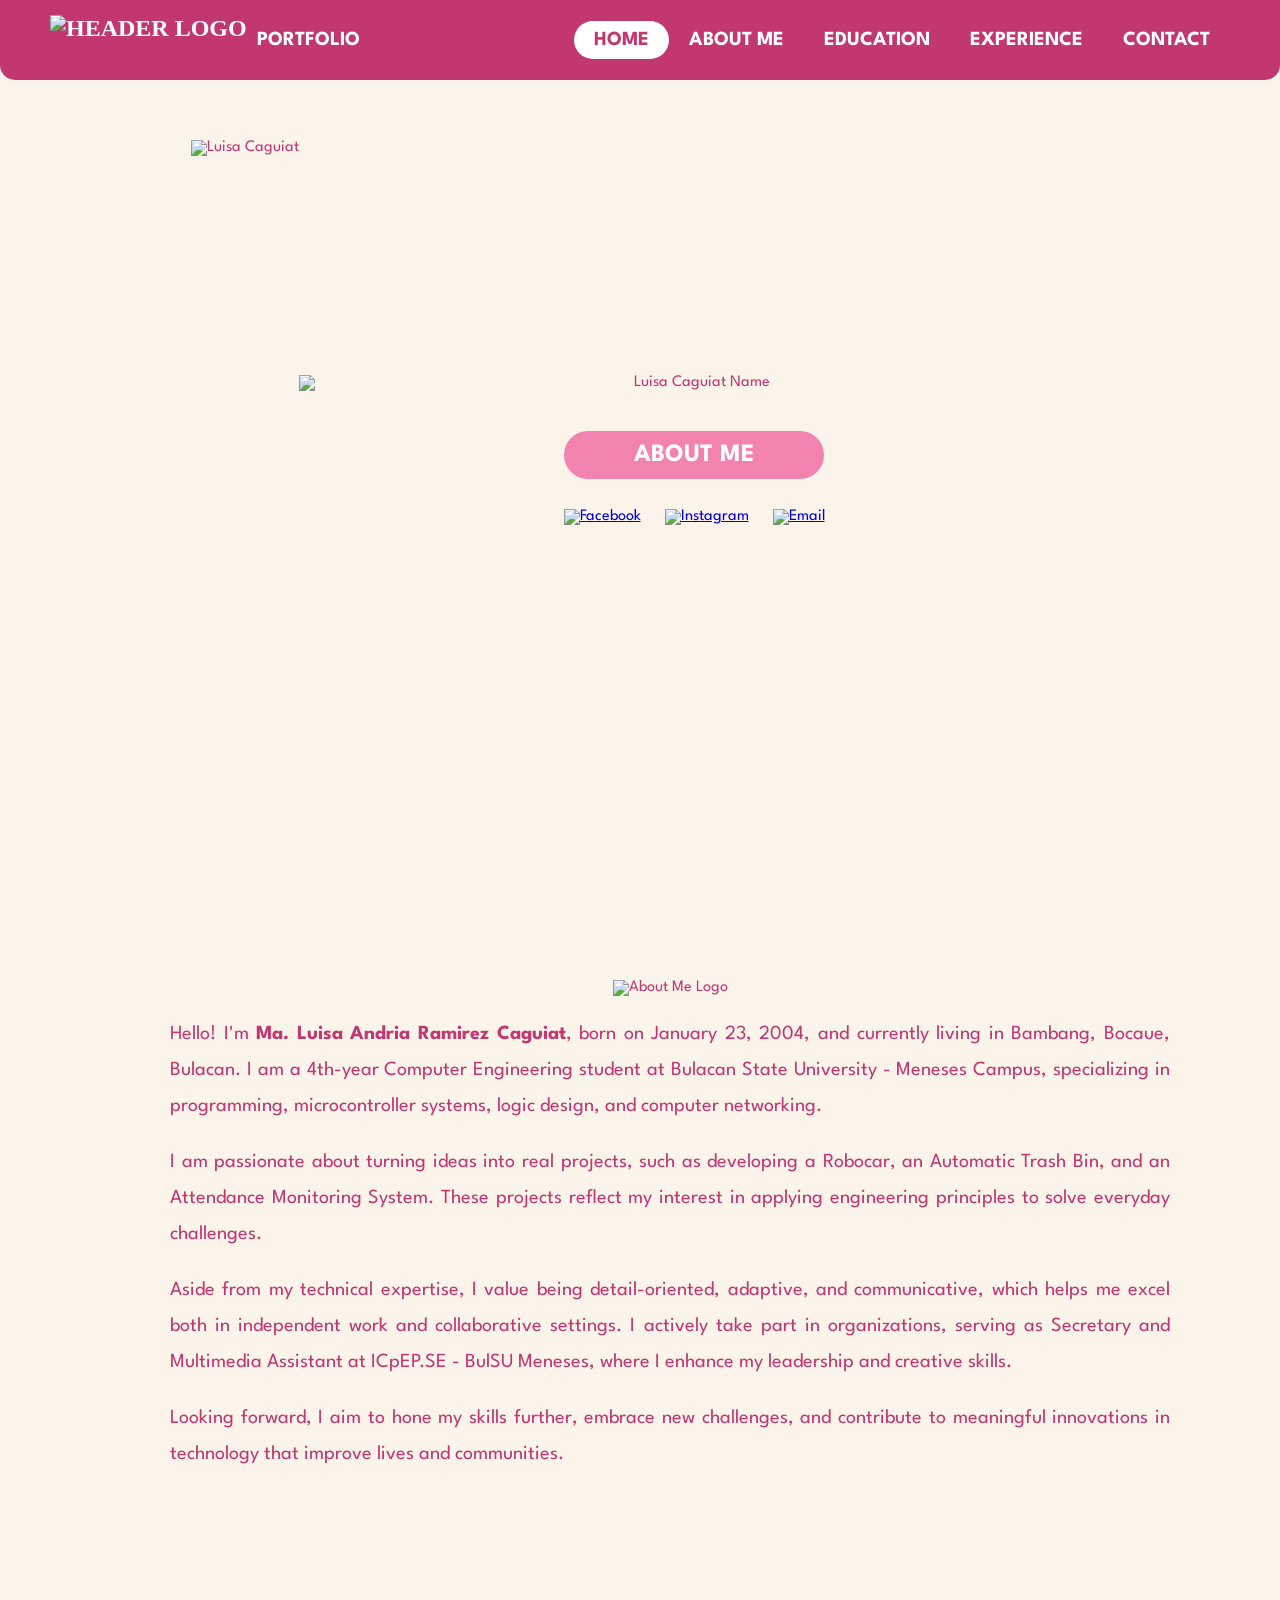
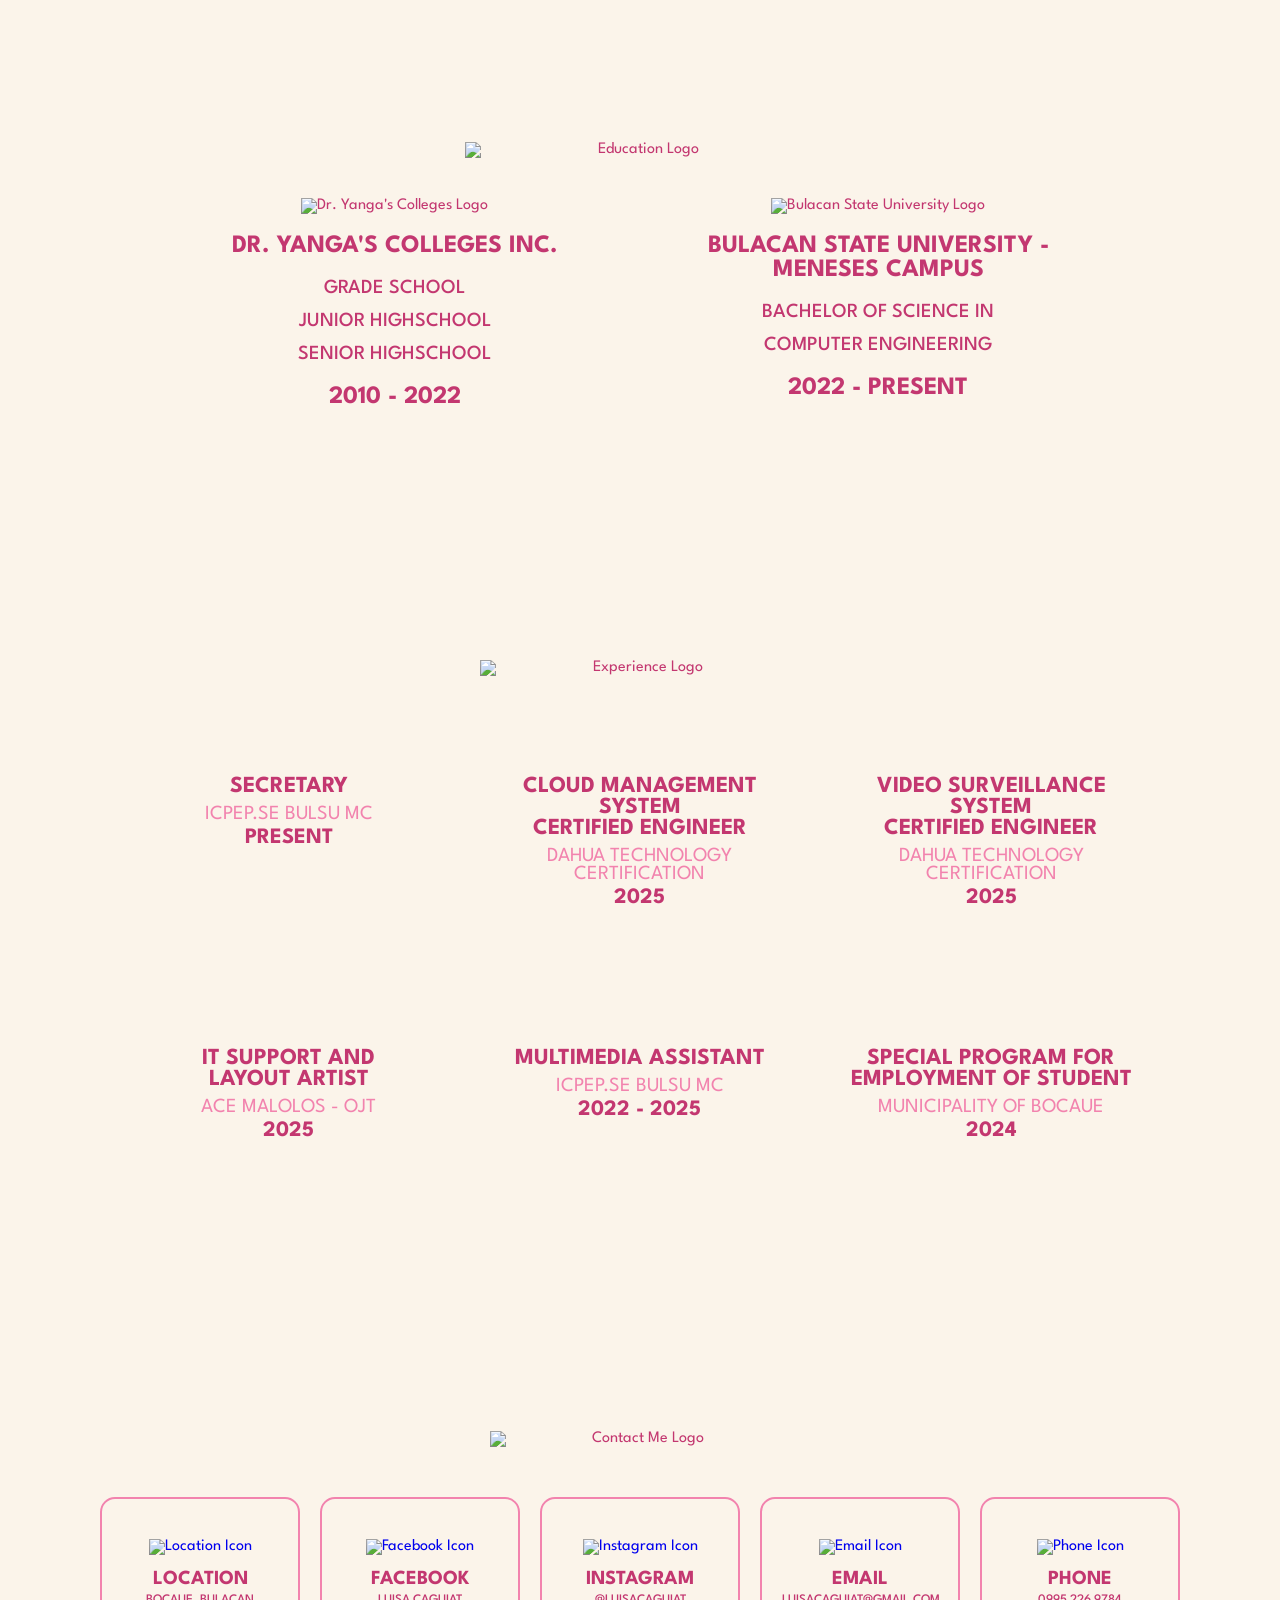
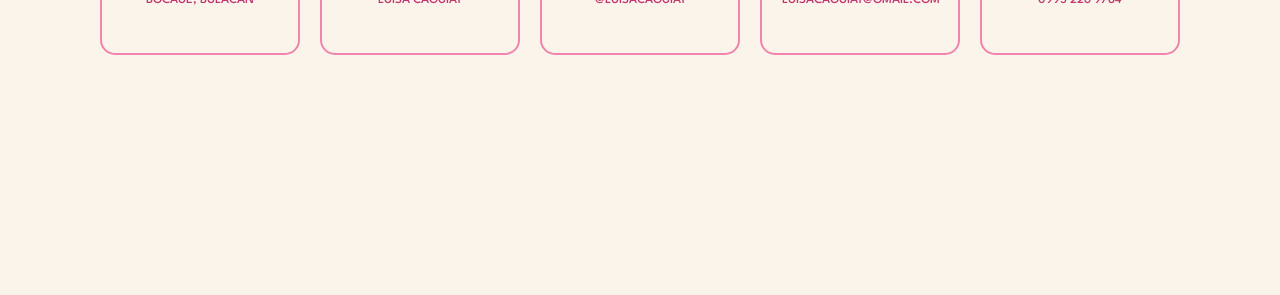
==== html.html @ 9a2575fc "Add files via upload" ====
<!DOCTYPE html>
<html lang="en">
  <head>
    <meta charset="UTF-8">
    <meta name="viewport" content="width=device-width, initial-scale=1.0">
    <title>Luisa Caguiat Portfolio</title>

    <!-- IMPORT FONT -->
    <link href="https://fonts.googleapis.com/css2?family=League+Spartan:wght@400;600;700&display=swap" rel="stylesheet">

    <!-- CSS AND JAVASCRIPT -->
    <link rel="stylesheet" href="css.css">
    <script src="script.js"></script>
  </head>

  <body>

    <!-- HEADER -->
      <header>
        <div class="logo">
          <img src="/Users/andria/Downloads/website_pictures/header_logo.png" alt="HEADER LOGO" class="logo-icon">
          <span class="logo-text">PORTFOLIO</span>
        </div>
          <nav>
            <ul>
              <li><a href="#home">HOME</a></li>
              <li><a href="#about">ABOUT ME</a></li>
              <li><a href="#education">EDUCATION</a></li>
              <li><a href="#experience">EXPERIENCE</a></li>
              <li><a href="#contact_me">CONTACT</a></li>
            </ul>
          </nav>
      </header>

    <!-- HOME -->
      <section id = "home" class="home">
        <div class="home-img">
          <img src="/Users/andria/Downloads/website_pictures/luisa_pic.png" alt="Luisa Caguiat">
        </div>
        <div class="home-content">
          <img src="/Users/andria/Downloads/website_pictures/luisa_caguiat.png" alt="Luisa Caguiat Name" class="name-img">
          <a href="#about" class="btn">ABOUT ME</a>
            <div class="socials">
              <a href="https://www.facebook.com/andriaaax/"><img src="/Users/andria/Downloads/website_pictures/facebook_logo.png" alt="Facebook"></a>
              <a href="https://www.instagram.com/luisacaguiat/"><img src="/Users/andria/Downloads/website_pictures/ig_logo.png" alt="Instagram"></a>
              <a href="mailto:luisacaguiat@gmail.com"><img src="/Users/andria/Downloads/website_pictures/mail_logo.png" alt="Email"></a>
            </div>
        </div>
      </section>

    <!-- ABOUT ME -->
      <section id="about" class="about-section">
        <div class="content">
            <img src="/Users/andria/Downloads/website_pictures/about_me.png" alt="About Me Logo" class="about-logo">
            <p>
              Hello! I'm <b>Ma. Luisa Andria Ramirez Caguiat</b>, born on January 23, 2004, and currently living in 
              Bambang, Bocaue, Bulacan. I am a 4th-year Computer Engineering student at Bulacan State 
              University - Meneses Campus, specializing in programming, microcontroller systems, logic design, 
              and computer networking.
            </p>  
            <p>
              I am passionate about turning ideas into real projects, such as developing a Robocar, an Automatic 
              Trash Bin, and an Attendance Monitoring System. These projects reflect my interest in applying 
              engineering principles to solve everyday challenges.
            </p>
            <p>
              Aside from my technical expertise, I value being detail-oriented, adaptive, and communicative, 
              which helps me excel both in independent work and collaborative settings. I actively take part in 
              organizations, serving as Secretary and Multimedia Assistant at ICpEP.SE - BulSU Meneses, 
              where I enhance my leadership and creative skills.
            </p>
            <p>
              Looking forward, I aim to hone my skills further, embrace new challenges, and contribute to 
              meaningful innovations in technology that improve lives and communities.
            </p>
        </div>
      </section>



    <!-- EDUCATION -->
      <section id="education" class="education-section">
        <div class="education-title">
          <img src="/Users/andria/Downloads/website_pictures/education_logo.png" alt="Education Logo">
        </div>

        <div class="education-container">
          <!-- DYCI -->
          <div class="education-card">
            <img src="/Users/andria/Downloads/website_pictures/dyci_logo.png" alt="Dr. Yanga's Colleges Logo">
            <h3>DR. YANGA'S COLLEGES INC.</h3>
            <p>GRADE SCHOOL</p>
            <p>JUNIOR HIGHSCHOOL</p>
            <p>SENIOR HIGHSCHOOL</p>
            <p class="year">2010 - 2022</p>
          </div>

          <!-- BULSU MC -->
          <div class="education-card">
            <img src="/Users/andria/Downloads/website_pictures/bulsu_logo.png" alt="Bulacan State University Logo">
            <h3>BULACAN STATE UNIVERSITY -<br> MENESES CAMPUS</h3>
            <p>BACHELOR OF SCIENCE IN</p>
            <p>COMPUTER ENGINEERING</p>
            <p class="year">2022 - PRESENT</p>
          </div>
        </div>
      </section>


    <!-- EXPERIENCE -->
      <section id="experience" class="experience">
        <img src="/Users/andria/Downloads/website_pictures/experience_logo.png" alt="Experience Logo" class="exp-title">

        <div class="exp-container">
          <div class="exp-box">
            <h3>SECRETARY</h3>
            <p>ICPEP.SE BULSU MC</p>
            <span>PRESENT</span>
          </div>

          <div class="exp-box">
            <h3>CLOUD MANAGEMENT SYSTEM<br> CERTIFIED ENGINEER</h3>
            <p>DAHUA TECHNOLOGY CERTIFICATION</p>
            <span>2025</span>
          </div>

          <div class="exp-box">
            <h3>VIDEO SURVEILLANCE SYSTEM<br> CERTIFIED ENGINEER</h3>
            <p>DAHUA TECHNOLOGY CERTIFICATION</p>
            <span>2025</span>
          </div>

          <div class="exp-box">
            <h3>IT SUPPORT AND<br> LAYOUT ARTIST</h3>
            <p>ACE MALOLOS - OJT</p>
            <span>2025</span>
          </div>

          <div class="exp-box">
            <h3>MULTIMEDIA ASSISTANT</h3>
            <p>ICPEP.SE BULSU MC</p>
            <span>2022 - 2025</span>
          </div>

          <div class="exp-box">
            <h3>SPECIAL PROGRAM FOR<br> EMPLOYMENT OF STUDENT</h3>
            <p>MUNICIPALITY OF BOCAUE</p>
            <span>2024</span>
          </div>
        </div>
      </section>

    <!-- CONTACT -->
      <section id="contact_me" class="contact">
        <img src="/Users/andria/Downloads/website_pictures/contact_me_logo.png" alt="Contact Me Logo" class="contact-title">

        <div class="contact-container">
          <!-- LOCATION -->
          <a href="https://maps.apple.com/place?auid=5457978968095802578&coordinate=14.790913,120.927696&lsp=7618&name=My%20Location&map=explore" target="_blank" class="contact-box">
            <img src="/Users/andria/Downloads/website_pictures/location_logo.png" alt="Location Icon" class="contact-icon">
            <h3>LOCATION</h3>
            <p> BOCAUE, BULACAN</p>
          </a>

          <!-- FACEBOOK -->
          <a href="https://www.facebook.com/andriaaax/" target="_blank" class="contact-box">
            <img src="/Users/andria/Downloads/website_pictures/fb_logo.png" alt="Facebook Icon" class="contact-icon">
            <h3>FACEBOOK</h3>
            <p>LUISA CAGUIAT</p>
          </a>
          
        <!-- INSTAGRAM -->
          <a href="https://www.instagram.com/luisacaguiat/" target="_blank" class="contact-box">
            <img src="/Users/andria/Downloads/website_pictures/insta_logo.png" alt="Instagram Icon" class="contact-icon">
            <h3>INSTAGRAM</h3>
            <p>@LUISACAGUIAT</p>
          </a>

          <!-- EMAIL -->
          <a href="mailto:luisacaguiat@gmail.com" class="contact-box">
            <img src="/Users/andria/Downloads/website_pictures/HOME PAGE (2).png" alt="Email Icon" class="contact-icon">
            <h3>EMAIL</h3>
            <p>LUISACAGUIAT@GMAIL.COM</p>
          </a>

          
          <a href="tel:+639952269784" class="contact-box">
            <img src="/Users/andria/Downloads/website_pictures/phone_logo.png" alt="Phone Icon" class="contact-icon">
            <h3>PHONE</h3>
            <p>0995 226 9784</p>
          </a>
        </div>
      </section>

  </body>
</html>
---- css.css ----
* {
  margin: 0;
  padding: 0;
  box-sizing: border-box;
}

body {
  background: #fbf4ea;
  color: #c33770;
  font-family: 'League Spartan', sans-serif;
  padding-top: 80px;
}

/* HEADER */
header {
  position: fixed;
  top: 0;
  left: 0;
  width: 100%;
  z-index: 1000;
  display: flex;
  justify-content: space-between;
  align-items: center;
  background: #c33770;
  padding: 15px 50px;
  color: white;
  font-size: 20px;
  border-bottom-left-radius: 15px;
  border-bottom-right-radius: 15px;
}

.logo {
  font-weight: bold;
  display: flex;
  align-items: center;
}

.logo-icon {
  font-family: 'Amoresa', cursive;
  font-size: 24px;
  margin-right: 10px;
  height: 50px;
}

nav ul {
  list-style: none;
  margin: 0;
  padding: 0;
  display: flex;
}

nav ul li a {
  text-decoration: none;
  padding: 10px 20px;
  border-radius: 20px;
  color: white;
  font-weight: bold;
  transition: background 0.3s;
}

nav ul li a:hover {
  background: #a82b58;  /* darker hover */
}

nav ul li a.active {
  background: white;   /* highlight */
  color: #c33770;      /* main theme color */
}

/* HOME */
.home-img{
  height: 650px;
  width: auto;
  display: flex;
}

.name-img {
  width: 790px; 
  height: auto;      
  margin-bottom: 20px;
  display: block;
}

.home {
  display: flex;
  align-items: center;
  justify-content: center;
  padding: 60px 10%;
  scroll-margin-top: 100px; 
}

.btn {
  display: inline-block;
  margin-top: 20px;
  padding: 12px 70px;
  background: #f283ae;
  color: white;
  border-radius: 30px;
  text-decoration: none;
  font-weight: bold;
  transition: 0.3s;
  font-size: 25px;
}

.btn:hover {
  background: #c33770;
}

.socials img {
  width: 60px;
  margin: 30px 10px;
  transition: transform 0.3s;
}

.socials img:hover {
  transform: scale(1.2);
}


 /* ABOUT */
.about-section {
  display: flex;
  justify-content: space-around;
  align-items: center;
  padding: 130px 80px;
}

.about-section .content {
  flex: 1;
  margin-left: 60px;
  max-width: 1000px;
}

.about-section .about-logo {
  width: 300px;
  margin-bottom: 20px;
}

.about-section p {
  font-size: 20px;
  line-height: 1.8;
  margin-bottom: 20px;
  text-align: justify;
}

section {
  padding: 60px 10%;
  text-align: center;
}

section h2 {
  font-family: 'Amoresa', cursive;
  font-size: 40px;
  color: #c33770;
  margin-bottom: 20px;
}


/* EDUCATION */
.education-section {
  text-align: center;
  padding: 120px 40px;
}

.education-title {
  display: flex;
  justify-content: center;
  align-items: center;
  gap: 15px;
  margin-bottom: 40px;
}

.education-title img {
  width: 350px; /* size of logo */
  height: auto;
}

.education-title h2 {
  font-family: 'Great Vibes', cursive;
  font-size: 60px;
  color: #f48ca5;
}

.education-container {
  display: flex;
  justify-content: center;
  align-items: flex-start;
  gap: 150px;
  flex-wrap: wrap;
}

.education-card {
  text-align: center;
  max-width: 400px;
}

.education-card img {
  width: 250px;
  height: auto;
  margin-bottom: 20px;
}

.education-card h3 {
  font-weight: 700;
  font-size: 25px;
  margin-bottom: 15px;
}

.education-card p {
  font-size: 20px;
  margin: 3px 0;
  line-height: 1.5;
  font-weight: 500;
}

.education-card .year {
  font-weight: 700;
  font-size: 25px;
  margin-top: 10px;
}
    
/* EXPERIENCE */
.experience {
  padding: 120px 10%;
  text-align: center;
}

.exp-title {
  width: 320px;    
  height: auto;
  margin: 0 auto 50px;
  display: block;
}

.exp-container {
  display: grid;
  grid-template-columns: repeat(3, 1fr);
  gap: 40px 30px;
  justify-items: center;
}

.exp-box {
  background: transparent;
  color: #c33770;
  max-width: 450px;
  padding: 50px 10px;
  text-align: center;
}

.exp-box h3 {
  font-size: 23px;
  font-weight: bold;
  margin-bottom: 8px;
  text-transform: uppercase;
}

.exp-box p {
  font-size: 20px;
  color: #f283ae;
  margin-bottom: 5px;
}

.exp-box span {
  font-size: 22px;
  font-weight: bold;
  color: #c33770;
}

/* CONTACT */
.contact {
  padding: 120px 10%;
  text-align: center;
}

.contact-title {
  width: 300px;
  height: auto;
  margin: 0 auto 50px;
  display: block;
}

.contact-container {
  display: grid;
  grid-template-columns: repeat(5, 1fr);  
  gap: 20px;
  justify-content: center;
  justify-items: center;
}

.contact-box {
  border: 2px solid #f283ae;
  border-radius: 15px;
  padding: 40px 20px;
  text-align: center;
  width: 200px;
  text-decoration: none;
  transition: transform 0.3s ease, background 0.3s ease;
  margin-bottom: 120px;
}

.contact-box:hover {
  background: #ffe8f1;
  transform: translateY(-5px);
}   

.contact-icon {
  width: 70px;
  height: auto;
  margin-bottom: 15px;
}

.contact-box h3 {
  font-size: 20px;
  font-weight: bold;
  color: #c33770;
}

.contact-box p {
  font-size: 13px;
  margin: 3px 0;
  line-height: 1.5;
  font-weight: 500;
  color: #c33770;
}
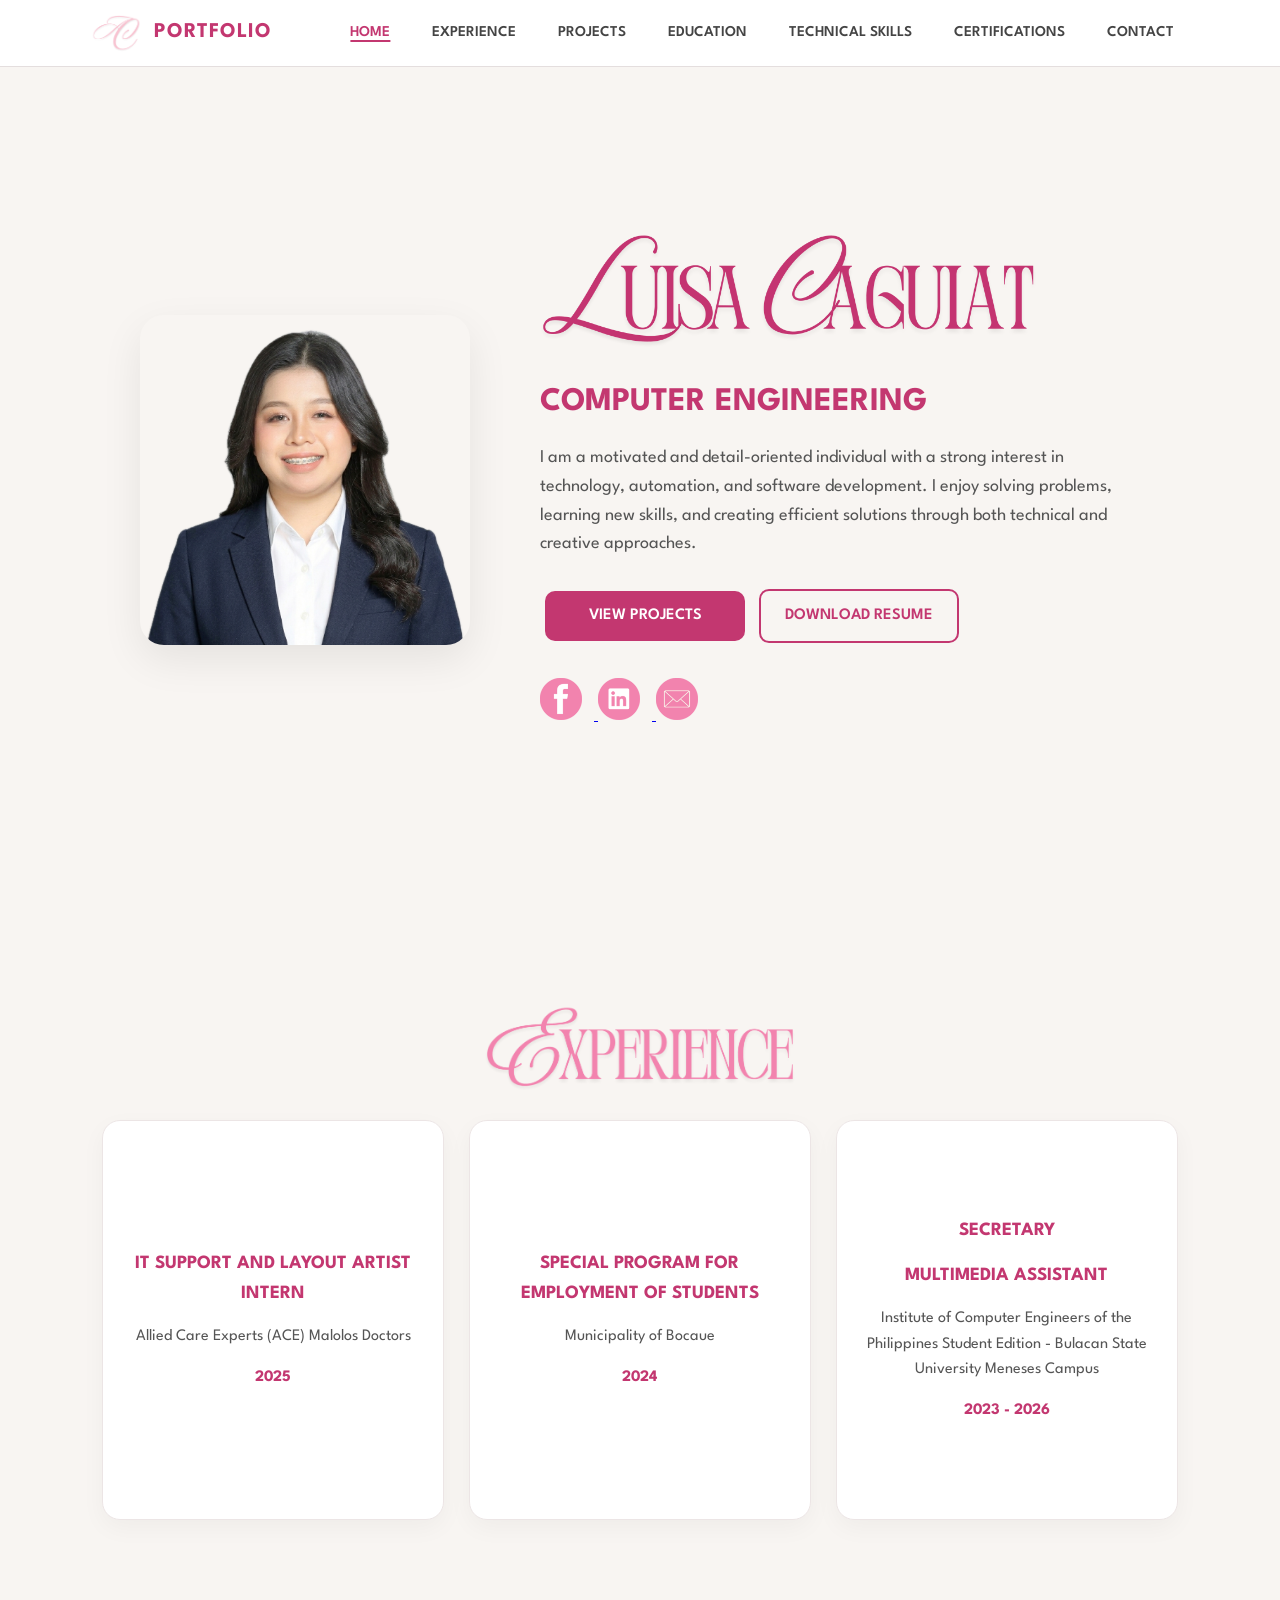
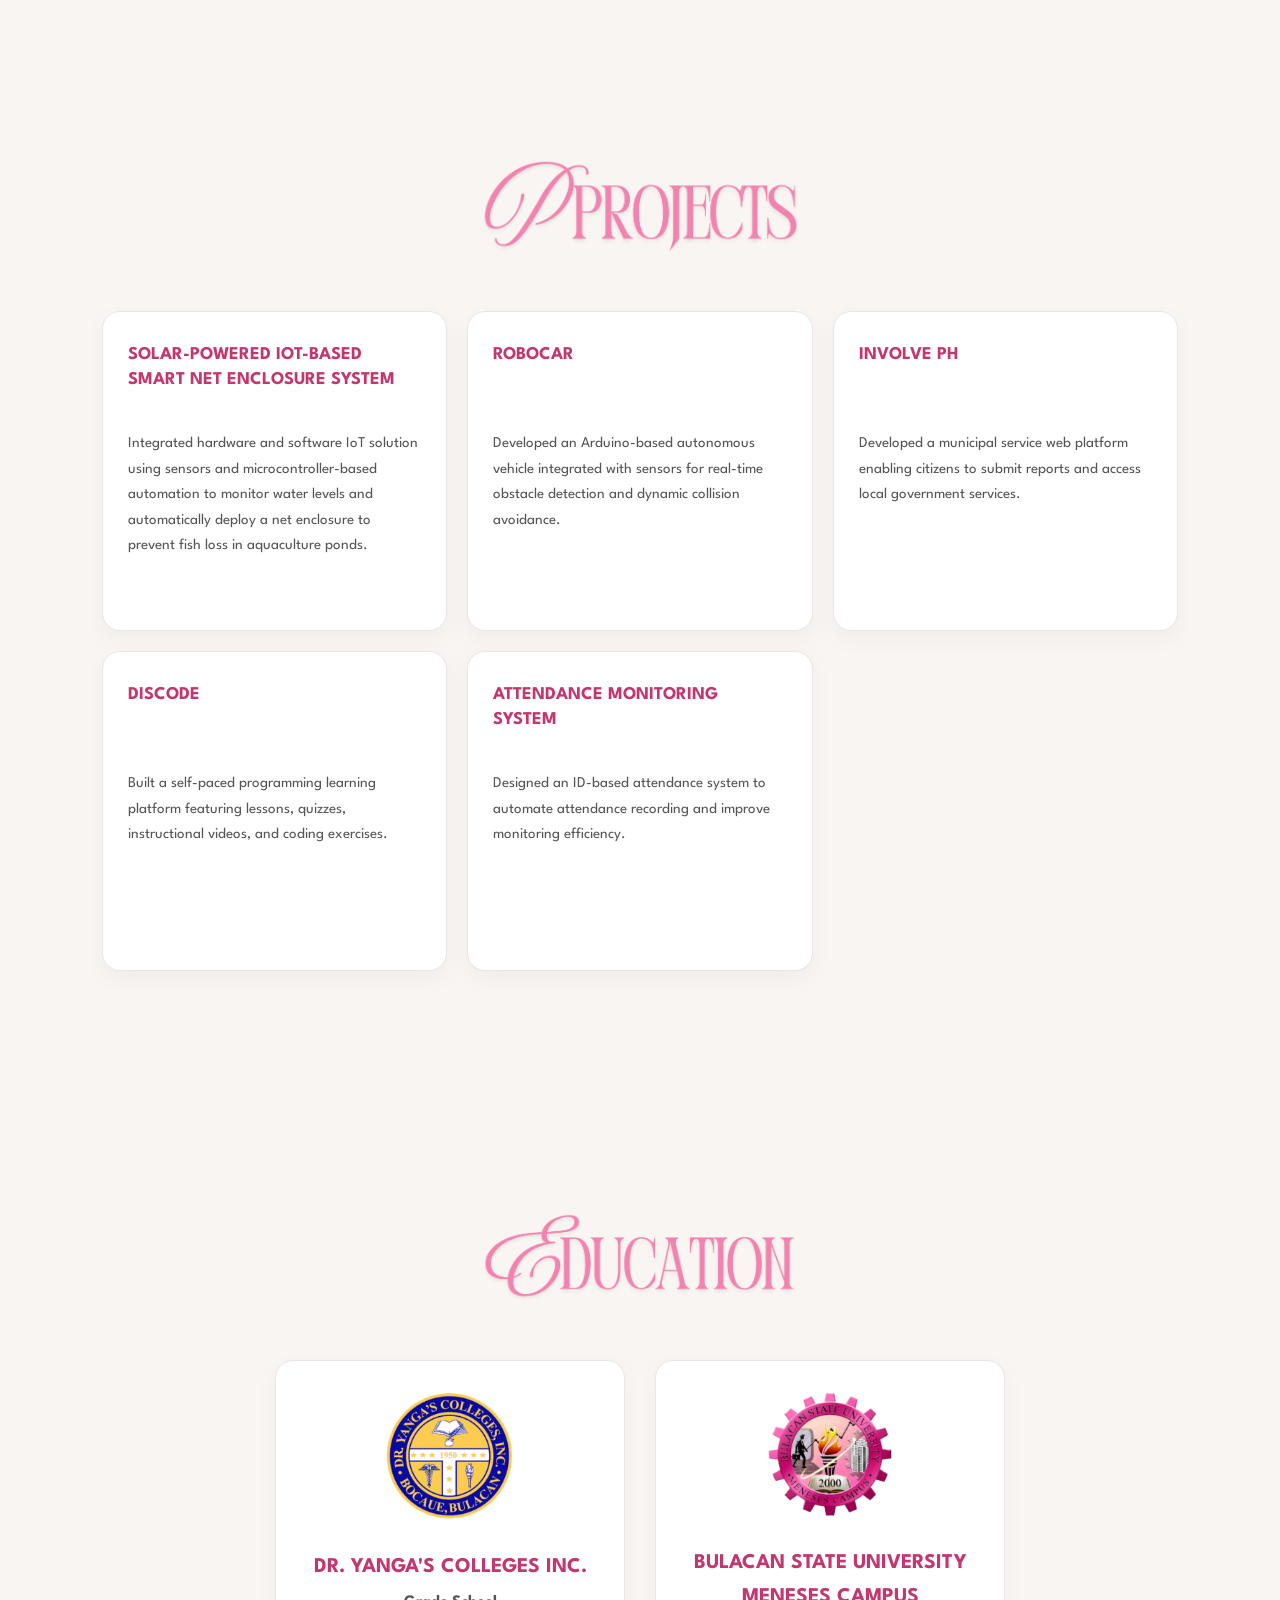
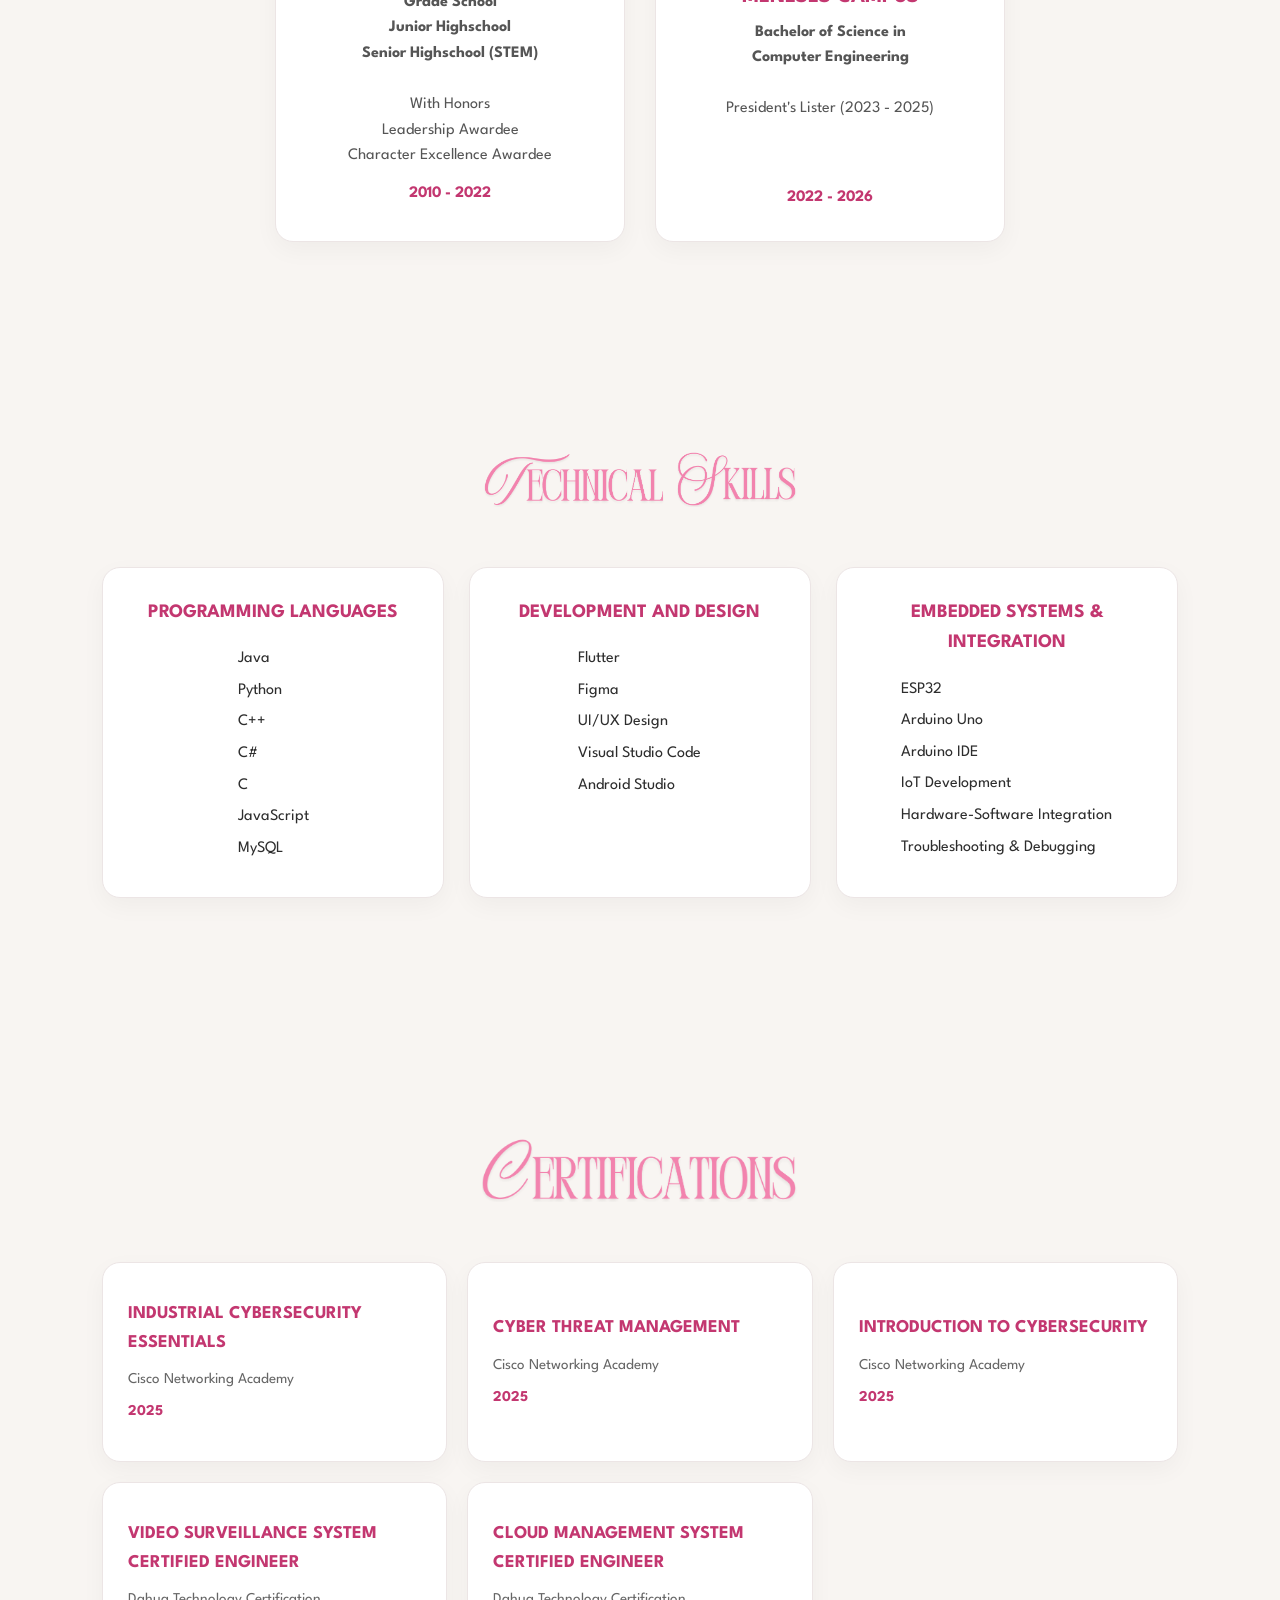
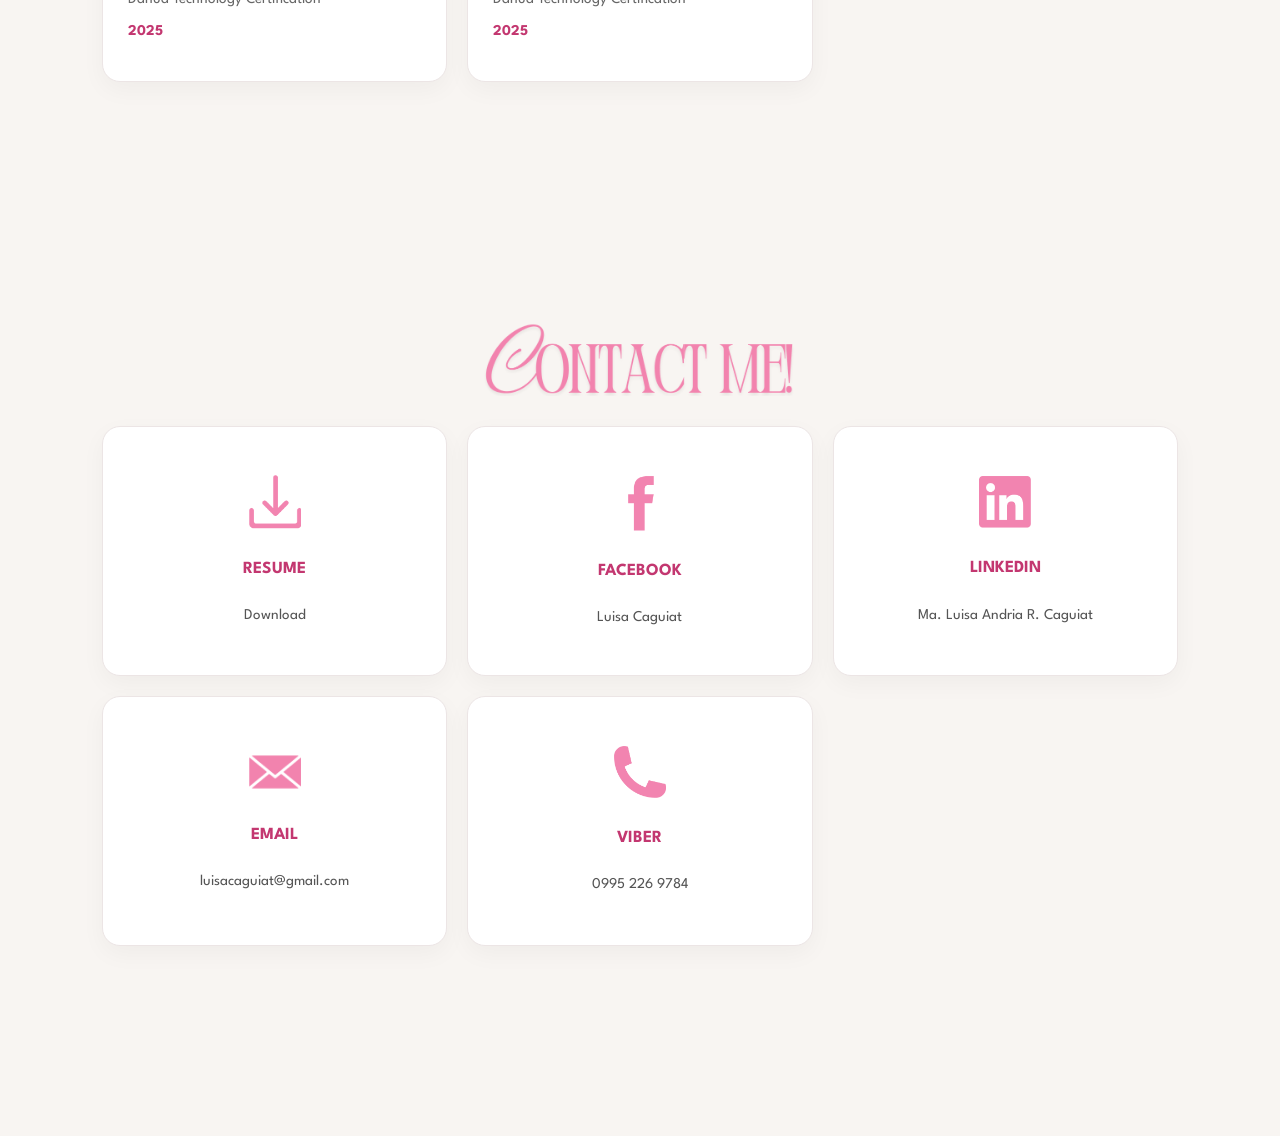
==== commit b4ae63c0: "Add files via upload" ====
--- a/html.html
+++ b/html.html
@@ -1,196 +1,391 @@
 <!DOCTYPE html>
 <html lang="en">
-  <head>
-    <meta charset="UTF-8">
-    <meta name="viewport" content="width=device-width, initial-scale=1.0">
-    <title>Luisa Caguiat Portfolio</title>
-
-    <!-- IMPORT FONT -->
-    <link href="https://fonts.googleapis.com/css2?family=League+Spartan:wght@400;600;700&display=swap" rel="stylesheet">
-
-    <!-- CSS AND JAVASCRIPT -->
-    <link rel="stylesheet" href="css.css">
-    <script src="script.js"></script>
-  </head>
-
-  <body>
-
-    <!-- HEADER -->
-      <header>
-        <div class="logo">
-          <img src="/Users/andria/Downloads/website_pictures/header_logo.png" alt="HEADER LOGO" class="logo-icon">
-          <span class="logo-text">PORTFOLIO</span>
+<head>
+  <meta charset="UTF-8">
+  <meta name="viewport" content="width=device-width, initial-scale=1.0">
+  <title>Luisa Caguiat Portfolio</title>
+
+  <!-- FONT -->
+  <link href="https://fonts.googleapis.com/css2?family=League+Spartan:wght@400;600;700&display=swap" rel="stylesheet">
+
+  <!-- CSS -->
+  <link rel="stylesheet" href="css.css">
+</head>
+
+<body>
+
+  <!-- HEADER -->
+  <header>
+    <div class="logo">
+      <img src="website_pictures/header_logo.png" alt="Header Logo" class="logo-icon">
+      <span class="logo-text">PORTFOLIO</span>
+    </div>
+
+    <nav>
+      <ul>
+        <li><a href="#home">HOME</a></li>
+        <li><a href="#experience">EXPERIENCE</a></li>
+        <li><a href="#projects">PROJECTS</a></li>
+        <li><a href="#education">EDUCATION</a></li>
+        <li><a href="#skills">TECHNICAL SKILLS</a></li>
+        <li><a href="#certifications">CERTIFICATIONS</a></li>
+        <li><a href="#contact_me">CONTACT</a></li>
+      </ul>
+    </nav>
+  </header>
+
+  <!-- HOME -->
+  <section id="home" class="home">
+
+    <div class="home-img">
+      <div class="img-container">
+        <img src="website_pictures/luisa_pic.png" alt="Luisa Caguiat">
+      </div>
+    </div>
+
+    <div class="home-content">
+      <img src="website_pictures/luisa_caguiat.png" alt="Luisa Caguiat Name" class="name-img">
+
+      <h2>COMPUTER ENGINEERING</h2>
+
+      <p>
+I am a motivated and detail-oriented individual with a strong interest in technology, automation, and software development. I enjoy solving problems, learning new skills, and creating efficient solutions through both technical and creative approaches.
+      </p>
+
+      <div class="home-actions">
+        <a href="#projects" class="btn btn-primary">VIEW PROJECTS</a>
+        <a href="website_pictures/Caguiat-Resume.pdf" class="btn btn-secondary" download>DOWNLOAD RESUME</a>
+      </div>
+
+      <div class="socials">
+        <a href="https://www.facebook.com/andriaaax/">
+          <img src="website_pictures/facebook_logo.png" alt="Facebook">
+        </a>
+
+        <a href="https://www.linkedin.com/in/ma-luisa-andria-caguiat-0b6a83408">
+          <img src="website_pictures/linked-in_logo.png" alt="Instagram">
+        </a>
+
+        <a href="mailto:luisacaguiat@gmail.com">
+          <img src="website_pictures/mail_logo.png" alt="Email">
+        </a>
+      </div>
+    </div>
+
+  </section>
+
+  <!-- EXPERIENCE -->
+  <section id="experience" class="experience">
+
+    <img src="website_pictures/experience_logo.png" alt="Experience Logo" class="exp-title">
+
+    <div class="exp-container">
+
+      <div class="flip-card">
+        <div class="flip-card-inner">
+          <div class="flip-card-front exp-box">
+            <h3>IT SUPPORT AND LAYOUT ARTIST INTERN</h3>
+            <p>Allied Care Experts (ACE) Malolos Doctors</p>
+            <span>2025</span>
+          </div>
+          <div class="flip-card-back">
+            <p>
+             <br> - Resolved hardware, software, and network issues to ensure stable daily operations
+              <br> - Developed an employee ID system to improve data processing, ID generation, and distribution efficiency
+              <br> - Supported system connectivity and internal technical operations</p>
+          </div>
         </div>
-          <nav>
-            <ul>
-              <li><a href="#home">HOME</a></li>
-              <li><a href="#about">ABOUT ME</a></li>
-              <li><a href="#education">EDUCATION</a></li>
-              <li><a href="#experience">EXPERIENCE</a></li>
-              <li><a href="#contact_me">CONTACT</a></li>
-            </ul>
-          </nav>
-      </header>
-
-    <!-- HOME -->
-      <section id = "home" class="home">
-        <div class="home-img">
-          <img src="/Users/andria/Downloads/website_pictures/luisa_pic.png" alt="Luisa Caguiat">
+      </div>
+
+      <div class="flip-card">
+        <div class="flip-card-inner">
+          <div class="flip-card-front exp-box">
+            <h3>SPECIAL PROGRAM FOR EMPLOYMENT OF STUDENTS</h3>
+            <p>Municipality of Bocaue</p>
+            <span>2024</span>
+          </div>
+          <div class="flip-card-back">
+            <p>
+              <br> - Handled data encoding and Excel-based record management for accurate and organized databases
+              <br> - Provided basic IT support including troubleshooting and system setup assistance
+              <br> - Assisted in administrative and technical tasks to support smooth office operations
+            </p>
+          </div>
         </div>
-        <div class="home-content">
-          <img src="/Users/andria/Downloads/website_pictures/luisa_caguiat.png" alt="Luisa Caguiat Name" class="name-img">
-          <a href="#about" class="btn">ABOUT ME</a>
-            <div class="socials">
-              <a href="https://www.facebook.com/andriaaax/"><img src="/Users/andria/Downloads/website_pictures/facebook_logo.png" alt="Facebook"></a>
-              <a href="https://www.instagram.com/luisacaguiat/"><img src="/Users/andria/Downloads/website_pictures/ig_logo.png" alt="Instagram"></a>
-              <a href="mailto:luisacaguiat@gmail.com"><img src="/Users/andria/Downloads/website_pictures/mail_logo.png" alt="Email"></a>
-            </div>
+      </div>
+      
+      <div class="flip-card">
+        <div class="flip-card-inner">
+          <div class="flip-card-front exp-box">
+            <h3>SECRETARY</h3>
+            <h3>MULTIMEDIA ASSISTANT</h3>
+            <p>Institute of Computer Engineers of the Philippines Student Edition - Bulacan State University Meneses Campus</p>
+            <span>2023 - 2026</span>
+          </div>
+          <div class="flip-card-back">
+            <p> - Managed documentation and reports to ensure compliance with requirements and standards
+           <br> - Designed publication materials for organizational announcements and communication
+            <br> - Developed workflow automation to enhance inter-team communication and improve task coordination</p>
+          </div>
         </div>
-      </section>
-
-    <!-- ABOUT ME -->
-      <section id="about" class="about-section">
-        <div class="content">
-            <img src="/Users/andria/Downloads/website_pictures/about_me.png" alt="About Me Logo" class="about-logo">
-            <p>
-              Hello! I'm <b>Ma. Luisa Andria Ramirez Caguiat</b>, born on January 23, 2004, and currently living in 
-              Bambang, Bocaue, Bulacan. I am a 4th-year Computer Engineering student at Bulacan State 
-              University - Meneses Campus, specializing in programming, microcontroller systems, logic design, 
-              and computer networking.
-            </p>  
-            <p>
-              I am passionate about turning ideas into real projects, such as developing a Robocar, an Automatic 
-              Trash Bin, and an Attendance Monitoring System. These projects reflect my interest in applying 
-              engineering principles to solve everyday challenges.
-            </p>
-            <p>
-              Aside from my technical expertise, I value being detail-oriented, adaptive, and communicative, 
-              which helps me excel both in independent work and collaborative settings. I actively take part in 
-              organizations, serving as Secretary and Multimedia Assistant at ICpEP.SE - BulSU Meneses, 
-              where I enhance my leadership and creative skills.
-            </p>
-            <p>
-              Looking forward, I aim to hone my skills further, embrace new challenges, and contribute to 
-              meaningful innovations in technology that improve lives and communities.
-            </p>
-        </div>
-      </section>
-
-
-
-    <!-- EDUCATION -->
-      <section id="education" class="education-section">
-        <div class="education-title">
-          <img src="/Users/andria/Downloads/website_pictures/education_logo.png" alt="Education Logo">
-        </div>
-
-        <div class="education-container">
-          <!-- DYCI -->
-          <div class="education-card">
-            <img src="/Users/andria/Downloads/website_pictures/dyci_logo.png" alt="Dr. Yanga's Colleges Logo">
-            <h3>DR. YANGA'S COLLEGES INC.</h3>
-            <p>GRADE SCHOOL</p>
-            <p>JUNIOR HIGHSCHOOL</p>
-            <p>SENIOR HIGHSCHOOL</p>
-            <p class="year">2010 - 2022</p>
-          </div>
-
-          <!-- BULSU MC -->
-          <div class="education-card">
-            <img src="/Users/andria/Downloads/website_pictures/bulsu_logo.png" alt="Bulacan State University Logo">
-            <h3>BULACAN STATE UNIVERSITY -<br> MENESES CAMPUS</h3>
-            <p>BACHELOR OF SCIENCE IN</p>
-            <p>COMPUTER ENGINEERING</p>
-            <p class="year">2022 - PRESENT</p>
-          </div>
-        </div>
-      </section>
-
-
-    <!-- EXPERIENCE -->
-      <section id="experience" class="experience">
-        <img src="/Users/andria/Downloads/website_pictures/experience_logo.png" alt="Experience Logo" class="exp-title">
-
-        <div class="exp-container">
-          <div class="exp-box">
-            <h3>SECRETARY</h3>
-            <p>ICPEP.SE BULSU MC</p>
-            <span>PRESENT</span>
-          </div>
-
-          <div class="exp-box">
-            <h3>CLOUD MANAGEMENT SYSTEM<br> CERTIFIED ENGINEER</h3>
-            <p>DAHUA TECHNOLOGY CERTIFICATION</p>
-            <span>2025</span>
-          </div>
-
-          <div class="exp-box">
-            <h3>VIDEO SURVEILLANCE SYSTEM<br> CERTIFIED ENGINEER</h3>
-            <p>DAHUA TECHNOLOGY CERTIFICATION</p>
-            <span>2025</span>
-          </div>
-
-          <div class="exp-box">
-            <h3>IT SUPPORT AND<br> LAYOUT ARTIST</h3>
-            <p>ACE MALOLOS - OJT</p>
-            <span>2025</span>
-          </div>
-
-          <div class="exp-box">
-            <h3>MULTIMEDIA ASSISTANT</h3>
-            <p>ICPEP.SE BULSU MC</p>
-            <span>2022 - 2025</span>
-          </div>
-
-          <div class="exp-box">
-            <h3>SPECIAL PROGRAM FOR<br> EMPLOYMENT OF STUDENT</h3>
-            <p>MUNICIPALITY OF BOCAUE</p>
-            <span>2024</span>
-          </div>
-        </div>
-      </section>
-
-    <!-- CONTACT -->
-      <section id="contact_me" class="contact">
-        <img src="/Users/andria/Downloads/website_pictures/contact_me_logo.png" alt="Contact Me Logo" class="contact-title">
-
-        <div class="contact-container">
-          <!-- LOCATION -->
-          <a href="https://maps.apple.com/place?auid=5457978968095802578&coordinate=14.790913,120.927696&lsp=7618&name=My%20Location&map=explore" target="_blank" class="contact-box">
-            <img src="/Users/andria/Downloads/website_pictures/location_logo.png" alt="Location Icon" class="contact-icon">
-            <h3>LOCATION</h3>
-            <p> BOCAUE, BULACAN</p>
-          </a>
-
-          <!-- FACEBOOK -->
-          <a href="https://www.facebook.com/andriaaax/" target="_blank" class="contact-box">
-            <img src="/Users/andria/Downloads/website_pictures/fb_logo.png" alt="Facebook Icon" class="contact-icon">
-            <h3>FACEBOOK</h3>
-            <p>LUISA CAGUIAT</p>
-          </a>
-          
-        <!-- INSTAGRAM -->
-          <a href="https://www.instagram.com/luisacaguiat/" target="_blank" class="contact-box">
-            <img src="/Users/andria/Downloads/website_pictures/insta_logo.png" alt="Instagram Icon" class="contact-icon">
-            <h3>INSTAGRAM</h3>
-            <p>@LUISACAGUIAT</p>
-          </a>
-
-          <!-- EMAIL -->
-          <a href="mailto:luisacaguiat@gmail.com" class="contact-box">
-            <img src="/Users/andria/Downloads/website_pictures/HOME PAGE (2).png" alt="Email Icon" class="contact-icon">
-            <h3>EMAIL</h3>
-            <p>LUISACAGUIAT@GMAIL.COM</p>
-          </a>
-
-          
-          <a href="tel:+639952269784" class="contact-box">
-            <img src="/Users/andria/Downloads/website_pictures/phone_logo.png" alt="Phone Icon" class="contact-icon">
-            <h3>PHONE</h3>
-            <p>0995 226 9784</p>
-          </a>
-        </div>
-      </section>
-
-  </body>
-</html>
+      </div>
+
+    </div>
+
+  </section>
+
+  <!-- PROJECTS -->
+  <section id="projects" class="projects-section">
+
+    <div class="education-title">
+      <img src="website_pictures/proj_logo.png" alt="Education Logo">
+    </div>
+
+    <div class="projects-container">
+
+      <div class="project-card">
+        <h3>SOLAR-POWERED IOT-BASED SMART NET ENCLOSURE SYSTEM</h3>
+
+        <p>
+          Integrated hardware and software IoT solution using sensors and
+          microcontroller-based automation to monitor water levels and
+          automatically deploy a net enclosure to prevent fish loss in aquaculture ponds.
+        </p>
+      </div>
+
+      <div class="project-card">
+        <h3>ROBOCAR</h3>
+
+        <p>
+          Developed an Arduino-based autonomous vehicle integrated with sensors
+          for real-time obstacle detection and dynamic collision avoidance.
+        </p>
+      </div>
+
+      <div class="project-card">
+        <h3>INVOLVE PH</h3>
+
+        <p>
+          Developed a municipal service web platform enabling citizens to submit
+          reports and access local government services.
+        </p>
+      </div>
+
+      <div class="project-card">
+        <h3>DISCODE</h3>
+
+        <p>
+          Built a self-paced programming learning platform featuring lessons,
+          quizzes, instructional videos, and coding exercises.
+        </p>
+      </div>
+
+      <div class="project-card">
+        <h3>ATTENDANCE MONITORING SYSTEM</h3>
+
+        <p>
+          Designed an ID-based attendance system to automate attendance recording
+          and improve monitoring efficiency.
+        </p>
+      </div>
+
+    </div>
+
+  </section>
+
+  <!-- EDUCATION -->
+  <section id="education" class="education-section">
+
+    <div class="education-title">
+      <img src="website_pictures/education_logo.png" alt="Education Logo">
+    </div>
+
+    <div class="education-container">
+
+      <div class="education-card">
+        <img src="website_pictures/dyci_logo.png" alt="DYCI Logo">
+
+        <h3>DR. YANGA'S COLLEGES INC.</h3>
+
+        <b>
+          <p>Grade School</p>
+          <p>Junior Highschool</p>
+          <p>Senior Highschool (STEM)</p>
+        </b>
+        <br>
+        <p>With Honors</p>
+        <p>Leadership Awardee </p>
+        <p>Character Excellence Awardee </p>
+        
+        <p class="year">2010 - 2022</p>
+      </div>
+
+      <div class="education-card">
+        <img src="website_pictures/bulsu_logo.png" alt="BulSU Logo">
+
+        <h3>BULACAN STATE UNIVERSITY MENESES CAMPUS</h3>
+
+        <p><b>Bachelor of Science in <br> Computer Engineering</b></p>
+        <br>
+
+        <p>President's Lister (2023 - 2025)</p>
+        <br>
+        <br>
+
+        <p class="year">2022 - 2026</p>
+      </div>
+
+    </div>
+
+  </section>
+
+  <!-- SKILLS -->
+  <section id="skills" class="skills-section">
+
+    <div class="education-title">
+      <img src="website_pictures/tech_skills_logo.png" alt="Education Logo">
+    </div>
+
+    <div class="skills-container">
+
+      <div class="skill-box">
+        <h3>PROGRAMMING LANGUAGES</h3>
+
+        <ul>
+          <li>Java</li>
+          <li>Python</li>
+          <li>C++</li>
+          <li>C#</li>
+          <li>C</li>
+          <li>JavaScript</li>
+          <li>MySQL</li>
+        </ul>
+      </div>
+
+      <div class="skill-box">
+        <h3>DEVELOPMENT AND DESIGN</h3>
+
+        <ul>
+          <li>Flutter</li>
+          <li>Figma</li>
+          <li>UI/UX Design</li>
+          <li>Visual Studio Code</li>
+          <li>Android Studio</li>
+        </ul>
+      </div>
+
+      <div class="skill-box">
+        <h3>EMBEDDED SYSTEMS &amp; INTEGRATION</h3>
+
+        <ul>
+          <li>ESP32</li>
+          <li>Arduino Uno</li>
+          <li>Arduino IDE</li>
+          <li>IoT Development</li>
+          <li>Hardware-Software Integration</li>
+          <li>Troubleshooting &amp; Debugging</li>
+        </ul>
+      </div>
+
+    </div>
+
+  </section>
+
+  <!-- CERTIFICATIONS -->
+  <section id="certifications" class="certifications-section">
+
+    <div class="education-title">
+      <img src="website_pictures/cert_logo.png" alt="Education Logo">
+    </div>
+
+    <div class="certifications-container">
+
+      <div class="cert-card">
+        <h3>INDUSTRIAL CYBERSECURITY ESSENTIALS</h3>
+        <p>Cisco Networking Academy</p>
+        <span>2025</span>
+      </div>
+
+      <div class="cert-card">
+        <h3>CYBER THREAT MANAGEMENT</h3>
+        <p>Cisco Networking Academy</p>
+        <span>2025</span>
+      </div>
+
+      <div class="cert-card">
+        <h3>INTRODUCTION TO CYBERSECURITY</h3>
+        <p>Cisco Networking Academy</p>
+        <span>2025</span>
+      </div>
+
+      <div class="cert-card">
+        <h3>VIDEO SURVEILLANCE SYSTEM CERTIFIED ENGINEER</h3>
+        <p>Dahua Technology Certification</p>
+        <span>2025</span>
+      </div>
+
+      <div class="cert-card">
+        <h3>CLOUD MANAGEMENT SYSTEM CERTIFIED ENGINEER</h3>
+        <p>Dahua Technology Certification</p>
+        <span>2025</span>
+      </div>
+
+    </div>
+
+  </section>
+
+  <!-- CONTACT -->
+  <section id="contact_me" class="contact">
+
+    <img src="website_pictures/contact_me_logo.png" alt="Contact Logo" class="contact-title">
+
+    <div class="contact-container">
+
+      <a href="website_pictures/Caguiat-Resume.pdf" target="_blank" class="contact-box resume-box">
+        <img src="website_pictures/download_logo.png" alt="Resume Icon" class="contact-icon">
+
+        <h3>RESUME</h3>
+
+        <p>Download</p>
+      </a>
+
+      <a href="https://www.facebook.com/andriaaax/" target="_blank" class="contact-box">
+        <img src="website_pictures/fb_logo.png" alt="Facebook Icon" class="contact-icon">
+
+        <h3>FACEBOOK</h3>
+
+        <p>Luisa Caguiat</p>
+      </a>
+
+      <a href="https://www.linkedin.com/in/ma-luisa-andria-caguiat-0b6a83408" target="_blank" class="contact-box">
+        <img src="website_pictures/linkedin_logo.png" alt="LinkedIn Icon" class="contact-icon">
+
+        <h3>LINKEDIN</h3>
+
+        <p>Ma. Luisa Andria R. Caguiat</p>
+      </a>
+
+      <a href="mailto:luisacaguiat@gmail.com" class="contact-box">
+        <img src="website_pictures/email_logo.png" alt="Email Icon" class="contact-icon">
+        <h3>EMAIL</h3>
+
+        <p>luisacaguiat@gmail.com</p>
+      </a>
+
+      <a href="tel:+639952269784" class="contact-box">
+        <img src="website_pictures/phone_logo.png" alt="Phone Icon" class="contact-icon">
+
+        <h3>VIBER</h3>
+
+        <p>0995 226 9784</p>
+      </a>
+
+    </div>
+
+  </section>
+
+  <!-- SCRIPT -->
+  <script src="script.js"></script>
+
+</body>
+</html>
--- a/css.css
+++ b/css.css
@@ -1,325 +1,842 @@
-
 * {
   margin: 0;
   padding: 0;
   box-sizing: border-box;
 }
 
+html {
+  scroll-behavior: smooth;
+  font-size: 112.5%;
+}
+
 body {
-  background: #fbf4ea;
-  color: #c33770;
   font-family: 'League Spartan', sans-serif;
-  padding-top: 80px;
-}
-
-/* HEADER */
+  background: #f8f5f2;
+  color: #2d2d2d;
+  line-height: 1.6;
+  padding-top: 75px;
+  font-size: 16px;
+}
+
+/* ===== HEADER ===== */
+
 header {
   position: fixed;
   top: 0;
   left: 0;
   width: 100%;
   z-index: 1000;
+
   display: flex;
   justify-content: space-between;
   align-items: center;
-  background: #c33770;
-  padding: 15px 50px;
-  color: white;
-  font-size: 20px;
-  border-bottom-left-radius: 15px;
-  border-bottom-right-radius: 15px;
+
+  padding: 14px 7%;
+
+  background: rgba(255, 255, 255, 0.95);
+
+  border-bottom: 1px solid #e4dede;
+
+  backdrop-filter: blur(10px);
 }
 
 .logo {
-  font-weight: bold;
-  display: flex;
-  align-items: center;
+  display: flex;
+  align-items: center;
+  gap: 10px;
 }
 
 .logo-icon {
-  font-family: 'Amoresa', cursive;
-  font-size: 24px;
-  margin-right: 10px;
-  height: 50px;
+  height: 38px;
+}
+
+.logo-text {
+  font-size: 21px;
+  font-weight: 700;
+  letter-spacing: 1px;
+  color: #c33770;
 }
 
 nav ul {
+  display: flex;
+  align-items: center;
+  gap: 10px;
+
   list-style: none;
-  margin: 0;
-  padding: 0;
-  display: flex;
 }
 
 nav ul li a {
   text-decoration: none;
-  padding: 10px 20px;
-  border-radius: 20px;
+
+  color: #444;
+
+  font-size: 15px;
+  font-weight: 600;
+
+  padding: 10px 16px;
+
+  border-radius: 8px;
+
+  transition: background 0.25s ease, color 0.25s ease, text-decoration-color 0.25s ease;
+}
+
+nav ul li a.active {
+  color: #c33770;
+  border-radius: 8px;
+  text-decoration: underline;
+  text-underline-offset: 4px;
+  text-decoration-thickness: 2px;
+  transition: background 0.25s ease, color 0.25s ease, text-decoration-color 0.25s ease;
+}
+
+nav ul li a:hover {
+  background: #c33770;
   color: white;
-  font-weight: bold;
-  transition: background 0.3s;
-}
-
-nav ul li a:hover {
-  background: #a82b58;  /* darker hover */
-}
-
-nav ul li a.active {
-  background: white;   /* highlight */
-  color: #c33770;      /* main theme color */
-}
-
-/* HOME */
-.home-img{
-  height: 650px;
-  width: auto;
-  display: flex;
+}
+
+/* ===== GENERAL ===== */
+
+section {
+  padding: 90px 8%;
+}
+
+.section-title {
+  text-align: center;
+  margin-bottom: 40px;
+}
+
+.section-title h1 {
+  font-size: 35px;
+  color: #c33770;
+  font-weight: 700;
+}
+
+/* ===== TITLE IMAGE HOLDERS ===== */
+
+.education-title,
+.exp-title-container,
+.contact-title-container {
+  text-align: center;
+  margin-bottom: 30px;
+}
+
+.education-title img,
+.exp-title,
+.contact-title {
+  min-width: 300px;
+  max-width: 35%;
+  height: auto;
+
+  display: block;
+
+  margin: 0 auto;
+  padding: 30px;
+}
+
+
+/* ===== HOME ===== */
+
+.home {
+  min-height: 90vh;
+
+  display: flex;
+  align-items: center;
+  justify-content: center;
+
+  gap: 70px;
+  flex-wrap: wrap;
+}
+
+.home-img {
+  width: 330px;
+  max-width: 100%;
+  display: flex;
+  align-items: center;
+  justify-content: center;
+}
+
+.img-container {
+  width: 100%;
+  height: 330px;
+  border-radius: 24px;
+  overflow: hidden;
+  box-shadow: 0 15px 40px rgba(0,0,0,0.08);
+  display: flex;
+  align-items: center;
+  justify-content: center;
+}
+
+.img-container img {
+  width: 100%;
+  height: 100%;
+  object-fit: cover;
+  display: block;
+}
+
+.home-content {
+  max-width: 600px;
 }
 
 .name-img {
-  width: 790px; 
-  height: auto;      
+  width: 100%;
+  max-width: 500px;
   margin-bottom: 20px;
-  display: block;
-}
-
-.home {
-  display: flex;
-  align-items: center;
-  justify-content: center;
-  padding: 60px 10%;
-  scroll-margin-top: 100px; 
+}
+
+.home-content h2 {
+  font-size: 33px;
+  color: #c33770;
+  margin-bottom: 15px;
+}
+
+.home-content p {
+  font-size: 18px;
+  color: #555;
+  margin-bottom: 25px;
 }
 
 .btn {
   display: inline-block;
-  margin-top: 20px;
-  padding: 12px 70px;
-  background: #f283ae;
+
+  padding: 12px 20px;
+
+  background: #c33770;
   color: white;
-  border-radius: 30px;
+
   text-decoration: none;
-  font-weight: bold;
-  transition: 0.3s;
-  font-size: 25px;
+
+  border-radius: 10px;
+
+  font-size: 16px;
+  font-weight: 600;
+
+  transition: 0.3s ease;
+  margin: 5px;
 }
 
 .btn:hover {
+  background: #a92c5d;
+  transform: translateY(-2px);
+}
+
+.btn-secondary {
+  background: transparent;
+  color: #c33770;
+  border: 2px solid #c33770;
+}
+
+.btn-secondary:hover {
   background: #c33770;
+  color: #fff;
+}
+
+.socials {
+  margin-top: 30px;
 }
 
 .socials img {
-  width: 60px;
-  margin: 30px 10px;
-  transition: transform 0.3s;
+  width: 42px;
+  margin-right: 12px;
+
+  transition: 0.3s ease;
 }
 
 .socials img:hover {
-  transform: scale(1.2);
-}
-
-
- /* ABOUT */
-.about-section {
-  display: flex;
-  justify-content: space-around;
-  align-items: center;
-  padding: 130px 80px;
-}
-
-.about-section .content {
-  flex: 1;
-  margin-left: 60px;
-  max-width: 1000px;
-}
-
-.about-section .about-logo {
-  width: 300px;
+  transform: translateY(-4px);
+}
+
+/* ===== COMMON CARD DESIGN ===== */
+
+.education-card,
+.exp-box,
+.project-card,
+.skill-box,
+.cert-card,
+.contact-box {
+  background: white;
+
+  border: 1px solid #ece5e5;
+  border-radius: 18px;
+
+  padding: 30px 25px;
+
+  box-shadow: 0 8px 25px rgba(0,0,0,0.04);
+
+  transition: 0.3s ease;
+}
+
+.education-card:hover,
+.exp-box:hover,
+.project-card:hover,
+.skill-box:hover,
+.cert-card:hover,
+.contact-box:hover {
+  transform: translateY(-6px);
+
+  box-shadow: 0 15px 35px rgba(0,0,0,0.08);
+}
+
+/* ===== EDUCATION ===== */
+
+.education-container {
+  display: flex;
+  justify-content: center;
+  gap: 30px;
+  flex-wrap: wrap;
+}
+
+.education-card {
+  width: 350px;
+  text-align: center;
+}
+
+.education-card img {
+  width: 130px;
   margin-bottom: 20px;
 }
 
-.about-section p {
-  font-size: 20px;
-  line-height: 1.8;
-  margin-bottom: 20px;
-  text-align: justify;
-}
-
-section {
-  padding: 60px 10%;
-  text-align: center;
-}
-
-section h2 {
-  font-family: 'Amoresa', cursive;
-  font-size: 40px;
-  color: #c33770;
-  margin-bottom: 20px;
-}
-
-
-/* EDUCATION */
-.education-section {
-  text-align: center;
-  padding: 120px 40px;
-}
-
-.education-title {
-  display: flex;
-  justify-content: center;
-  align-items: center;
-  gap: 15px;
-  margin-bottom: 40px;
-}
-
-.education-title img {
-  width: 350px; /* size of logo */
-  height: auto;
-}
-
-.education-title h2 {
-  font-family: 'Great Vibes', cursive;
-  font-size: 60px;
-  color: #f48ca5;
-}
-
-.education-container {
-  display: flex;
-  justify-content: center;
-  align-items: flex-start;
-  gap: 150px;
-  flex-wrap: wrap;
-}
-
-.education-card {
-  text-align: center;
-  max-width: 400px;
-}
-
-.education-card img {
-  width: 250px;
-  height: auto;
-  margin-bottom: 20px;
-}
-
 .education-card h3 {
+  font-size: 21px;
+  margin-bottom: 5px;
+  color: #c33770;
+}
+
+.education-card p {
+  font-size: 16px;
+  color: #555;
+}
+
+.education-card .year {
+  margin-top: 12px;
   font-weight: 700;
-  font-size: 25px;
-  margin-bottom: 15px;
-}
-
-.education-card p {
-  font-size: 20px;
-  margin: 3px 0;
-  line-height: 1.5;
-  font-weight: 500;
-}
-
-.education-card .year {
-  font-weight: 700;
-  font-size: 25px;
-  margin-top: 10px;
-}
-    
-/* EXPERIENCE */
-.experience {
-  padding: 120px 10%;
-  text-align: center;
-}
-
-.exp-title {
-  width: 320px;    
-  height: auto;
-  margin: 0 auto 50px;
-  display: block;
-}
+  color: #c33770;
+}
+
+/* ===== EXPERIENCE ===== */
 
 .exp-container {
   display: grid;
   grid-template-columns: repeat(3, 1fr);
-  gap: 40px 30px;
-  justify-items: center;
-}
-
-.exp-box {
-  background: transparent;
-  color: #c33770;
-  max-width: 450px;
-  padding: 50px 10px;
+  gap: 25px;
+  align-items: stretch;
+  margin-bottom: 30px;
+  padding: 0;
+  min-height: 400px;
+  min-width: 260px;
+}
+
+.flip-card {
+  perspective: 1200px;
+}
+
+.flip-card-inner {
+  position: relative;
+  width: 100%;
+  height: 100%;
+  min-height: 260px;
+  transition: transform 0.6s ease;
+  transform-style: preserve-3d;
+}
+
+.flip-card:hover .flip-card-inner,
+.flip-card:focus-within .flip-card-inner {
+  transform: rotateY(180deg);
+}
+
+.flip-card-front,
+.flip-card-back {
+  position: absolute;
+  width: 100%;
+  height: 100%;
+  backface-visibility: hidden;
+  top: 0;
+  left: 0;
+  border-radius: 18px;
+}
+
+.flip-card-front {
+  background: white;
+  border: 1px solid #ece5e5;
+  box-shadow: 0 8px 25px rgba(0,0,0,0.04);
+  padding: 30px 25px;
+  display: flex;
+  flex-direction: column;
+  justify-content: center;
+  align-items: center;
   text-align: center;
-}
-
-.exp-box h3 {
-  font-size: 23px;
-  font-weight: bold;
+  gap: 15px;
+}
+
+.flip-card-front h3 {
+    color: #c33770;
+
+}
+
+.flip-card-front p {
+  color: #555;
+}
+
+.flip-card-front span {
+  color: #c33770;
+  font-weight: 700;
+}
+
+.flip-card-back {
+  transform: rotateY(180deg);
+  background: #fff;
+  border: 1px solid #ece5e5;
+  box-shadow: 0 8px 25px rgba(0,0,0,0.04);
+  padding: 30px 25px;
+  display: flex;
+  align-items: center;
+  justify-content: center;
+  text-align: center;
+
+  p {
+    font-size: 16px;
+    color: #555;
+    line-height: 1.7;
+  }
+}
+
+/* ===== PROJECTS ===== */
+
+.projects-container {
+  display: grid;
+  grid-template-columns: repeat(5, 1fr);
+  gap: 20px;
+  align-items: stretch;
+  margin-bottom: 30px;
+
+}
+
+.project-card {
+  min-height: 320px;
+  display: flex;
+  flex-direction: column;
+  justify-content: flex-start;
+}
+
+.project-card h3 {
+  font-size: 18px;
+  line-height: 1.4;
+
+  margin-bottom: 14px;
+
+  color: #c33770;
+
+  min-height: 75px;
+}
+
+.project-card p {
+  font-size: 15px;
+  line-height: 1.7;
+  color: #555;
+
+  flex-grow: 1;
+}
+
+/* ===== SKILLS ===== */
+
+.skills-container {
+  display: grid;
+  grid-template-columns: repeat(3, 1fr);
+  gap: 25px;
+  align-content: start;
+  margin-bottom: 30px;
+}
+
+.skill-box {
+  min-height: 0;
+}
+
+.skill-box h3 {
+  font-size: 19px;
+  margin-bottom: 12px;
+  color: #c33770;
+}
+
+.skill-box p {
+  font-size: 16px;
+  color: #555;
+}
+
+.skill-box {
+  text-align: center;
+}
+
+.skill-box ul {
+  display: inline-block;
+  text-align: left; /* keep lines left-aligned inside the centered block */
+  padding: 0;       /* remove default list padding */
+  margin: 0;
+  list-style: none; /* remove bullets */
+}
+
+.skill-box ul li {
+  margin: 6px 0;
+  font-size: 16px;
+}
+
+/* ===== CERTIFICATIONS ===== */
+
+.certifications-container {
+  display: grid;
+  grid-template-columns: repeat(3, 1fr);
+  gap: 20px;
+  align-content: start;
+  margin-bottom: 30px;
+}
+
+.cert-card {
+  min-height: 200px;
+
+  display: flex;
+  flex-direction: column;
+  justify-content: center;
+}
+
+.cert-card h3 {
+  font-size: 18px;
+  margin-bottom: 10px;
+  color: #c33770;
+}
+
+.cert-card p {
+  font-size: 15px;
+  color: #666;
   margin-bottom: 8px;
-  text-transform: uppercase;
-}
-
-.exp-box p {
-  font-size: 20px;
-  color: #f283ae;
-  margin-bottom: 5px;
-}
-
-.exp-box span {
-  font-size: 22px;
-  font-weight: bold;
-  color: #c33770;
-}
-
-/* CONTACT */
-.contact {
-  padding: 120px 10%;
-  text-align: center;
-}
-
-.contact-title {
-  width: 300px;
-  height: auto;
-  margin: 0 auto 50px;
-  display: block;
-}
+}
+
+.cert-card span {
+  font-size: 15px;
+  font-weight: 700;
+  color: #c33770;
+}
+
+/* ===== CONTACT ===== */
 
 .contact-container {
   display: grid;
-  grid-template-columns: repeat(5, 1fr);  
+  grid-template-columns: repeat(5, 1fr);
   gap: 20px;
+  margin-bottom: 100px;
+}
+
+.contact-box {
+  display: flex;
+  flex-direction: column;
+  align-items: center;
   justify-content: center;
-  justify-items: center;
-}
-
-.contact-box {
-  border: 2px solid #f283ae;
-  border-radius: 15px;
-  padding: 40px 20px;
   text-align: center;
+  padding: 20px;
+  gap: 12px;
+  height: 250px;
+
+  text-decoration: none;
+}
+
+.contact-box h3,
+.contact-box p {
+  margin: 0;
+}
+
+.contact-icon {
+  width: 52px;
+  margin-bottom: 15px;
+}
+
+.contact-box h3 {
+  font-size: 17px;
+  color: #c33770;
+  margin-bottom: 8px;
+}
+
+.contact-box p {
+  font-size: 15px;
+  color: #555;
+}
+
+/* ===== RESPONSIVE ===== */
+
+@media (max-width: 1400px) {
+
+  .projects-container,
+  .certifications-container,
+  .contact-container {
+    grid-template-columns: repeat(3, 1fr);
+  }
+}
+
+@media (max-width: 992px) {
+
+  header {
+    flex-direction: column;
+    gap: 12px;
+    padding: 15px;
+  }
+
+  nav ul {
+    flex-wrap: wrap;
+    justify-content: center;
+  }
+
+  .home {
+    text-align: center;
+    gap: 40px;
+  }
+
+  .home-content {
+    max-width: 100%;
+  }
+
+  .name-img {
+    max-width: 420px;
+  }
+
+  .projects-container,
+  .skills-container,
+  .certifications-container,
+  .contact-container {
+    grid-template-columns: repeat(2, 1fr);
+  }
+}
+
+@media (max-width: 600px) {
+
+  body {
+    padding-top: 120px;
+  }
+
+  section {
+    padding: 70px 6%;
+  }
+
+  .section-title h1 {
+    font-size: 28px;
+  }
+
+  .logo-text {
+    font-size: 16px;
+  }
+
+  nav ul li a {
+    font-size: 12px;
+    padding: 8px 10px;
+  }
+
+  .home-content h2 {
+    font-size: 24px;
+  }
+
+  .home-content p {
+    font-size: 15px;
+  }
+
+  .btn {
+    width: 100%;
+    text-align: center;
+  }
+
+  .home-img img {
+    width: 260px;
+  }
+
+  .projects-container,
+  .skills-container,
+  .certifications-container,
+  .contact-container {
+    grid-template-columns: 1fr;
+  }
+
+  .education-card,
+  .project-card,
+  .skill-box,
+  .cert-card,
+  .exp-box,
+  .contact-box {
+    width: 100%;
+  }
+
+  .education-title img,
+  .exp-title,
+  .contact-title {
+    width: 130px;
+  }
+}
+
+.btn,
+.btn-secondary {
+  display: inline-flex;
+  align-items: center;
+  justify-content: center;
+  min-width: 190px;
   width: 200px;
-  text-decoration: none;
-  transition: transform 0.3s ease, background 0.3s ease;
-  margin-bottom: 120px;
-}
-
-.contact-box:hover {
-  background: #ffe8f1;
-  transform: translateY(-5px);
-}   
-
-.contact-icon {
-  width: 70px;
-  height: auto;
-  margin-bottom: 15px;
-}
-
-.contact-box h3 {
-  font-size: 20px;
-  font-weight: bold;
-  color: #c33770;
-}
-
-.contact-box p {
-  font-size: 13px;
-  margin: 3px 0;
-  line-height: 1.5;
-  font-weight: 500;
-  color: #c33770;
+}
+
+@media (max-width: 600px) {
+  .btn,
+  .btn-secondary {
+    width: 100%;
+  }
+}
+
+/* Responsive breakpoints */
+@media (max-width: 1024px) {
+  header {
+    padding: 24px 5%;
+  }
+
+  nav ul {
+    gap: 18px;
+    flex-wrap: wrap;
+    justify-content: center;
+  }
+
+  .home {
+    padding: 80px 5%;
+    gap: 45px;
+  }
+
+  .home-img,
+  .home-content {
+    width: 100%;
+  }
+
+  .home-img .img-container {
+    height: 320px;
+  }
+
+  .projects-container,
+  .skills-container,
+  .certifications-container,
+  .education-container,
+  .exp-container,
+  .contact-container {
+    grid-template-columns: repeat(auto-fit, minmax(280px, 1fr));
+  }
+}
+
+@media (max-width: 768px) {
+  header {
+    padding: 20px 4%;
+  }
+
+  nav ul {
+    gap: 14px;
+  }
+
+  .home {
+    padding: 70px 4%;
+    gap: 30px;
+  }
+
+  .home-img .img-container {
+    height: 280px;
+  }
+
+  .home-content h2 {
+    font-size: 28px;
+  }
+
+  .home-content p,
+  .btn {
+    font-size: 15px;
+  }
+
+  .flip-card-inner {
+    min-height: 240px;
+  }
+
+  .projects-container,
+  .skills-container,
+  .certifications-container,
+  .education-container,
+  .exp-container,
+  .contact-container {
+    gap: 18px;
+  }
+}
+
+@media (max-width: 600px) {
+  header {
+    padding: 18px 3%;
+  }
+
+  nav ul {
+    gap: 12px;
+    justify-content: center;
+  }
+
+  nav ul li {
+    width: auto;
+  }
+
+  .home {
+    padding: 60px 3%;
+    gap: 28px;
+  }
+
+  .home-img .img-container {
+    height: 240px;
+  }
+
+  .home-content {
+    padding: 0 10px;
+  }
+
+  .home-actions {
+    flex-direction: column;
+    width: 100%;
+    gap: 12px;
+  }
+
+  .btn,
+  .btn-secondary {
+    width: 100%;
+    min-width: auto;
+  }
+
+  .projects-container,
+  .skills-container,
+  .certifications-container,
+  .education-container,
+  .exp-container,
+  .contact-container {
+    grid-template-columns: 1fr;
+  }
+}
+
+@media (max-width: 480px) {
+  body {
+    padding-top: 65px;
+  }
+
+  .home-img .img-container {
+    height: 220px;
+  }
+
+  .home-content h2 {
+    font-size: 24px;
+  }
+
+  .home-content p {
+    font-size: 14px;
+  }
+
+  .skill-box ul li,
+  .project-card p,
+  .cert-card p,
+  .education-card p,
+  .contact-box p {
+    font-size: 14px;
+  }
+
+  .flip-card-inner {
+    min-height: 220px;
+  }
+
+  .contact-container {
+    gap: 16px;
+  }
 }
